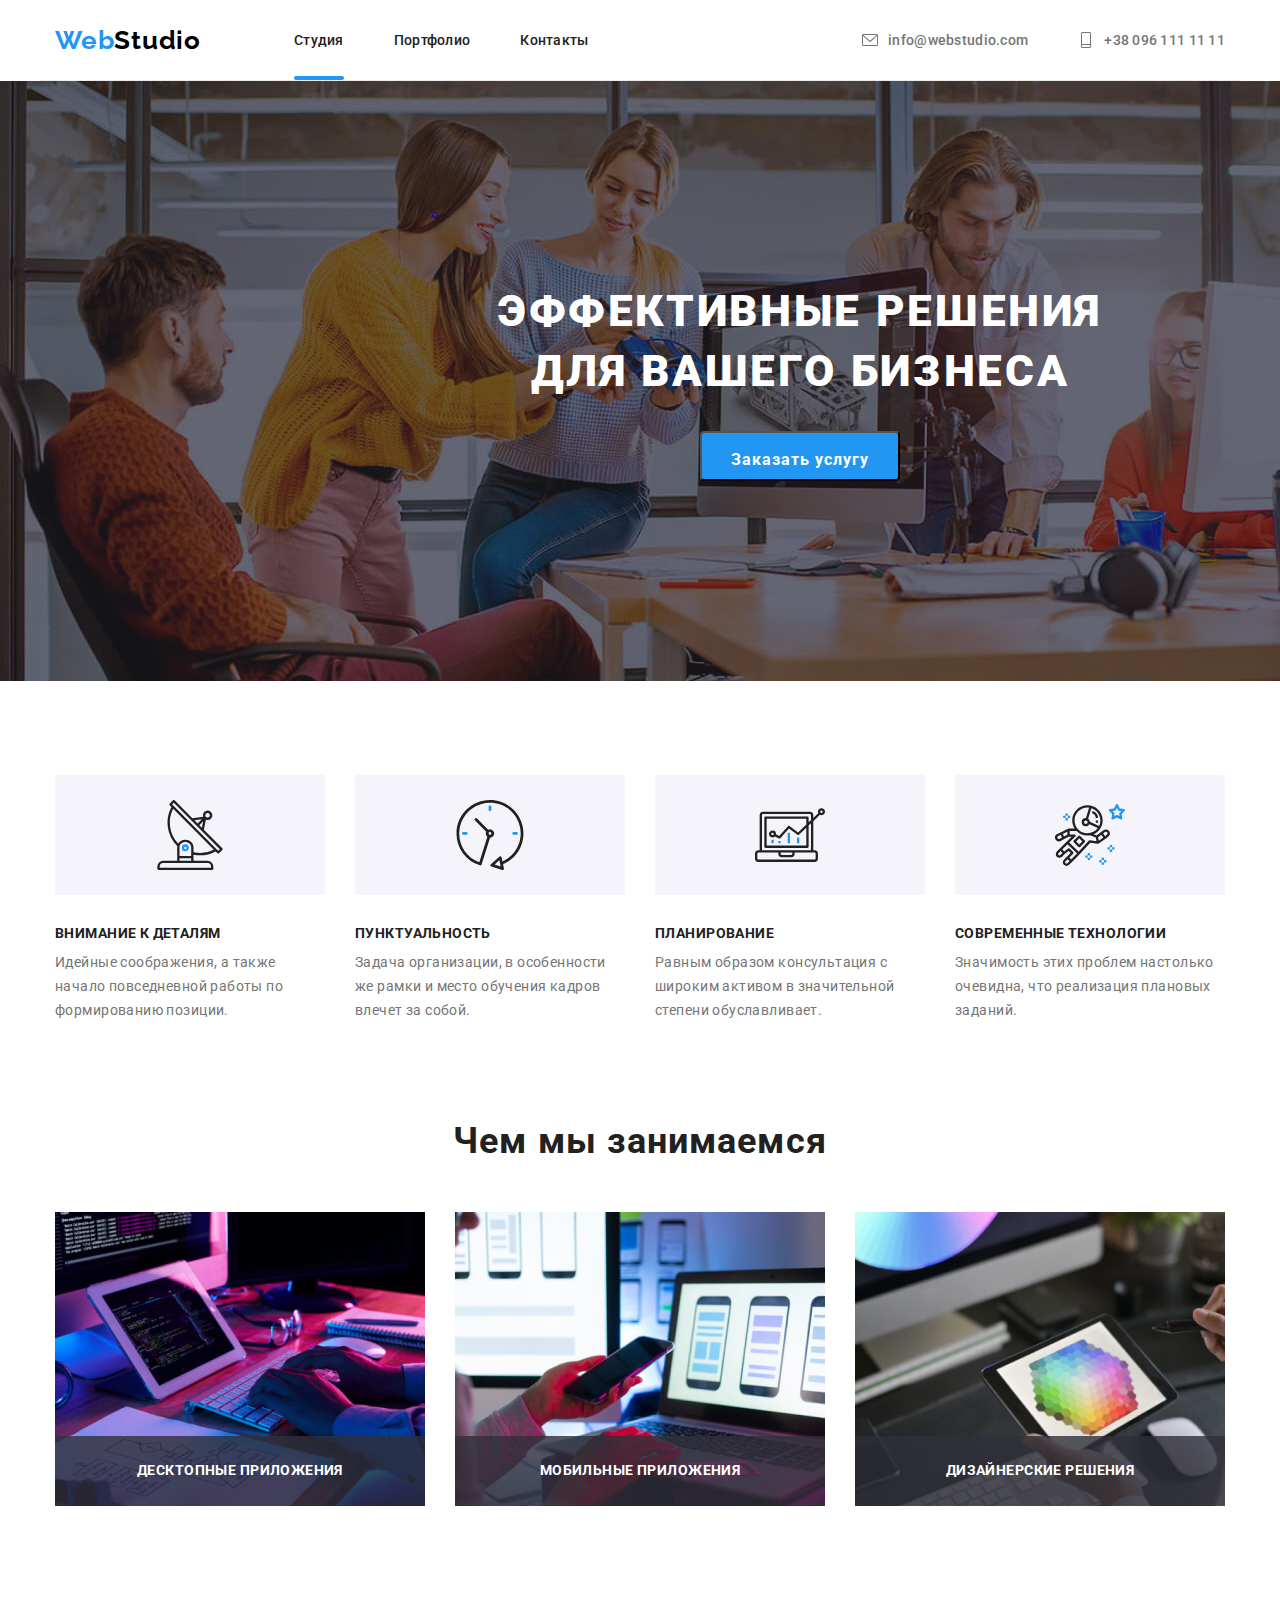
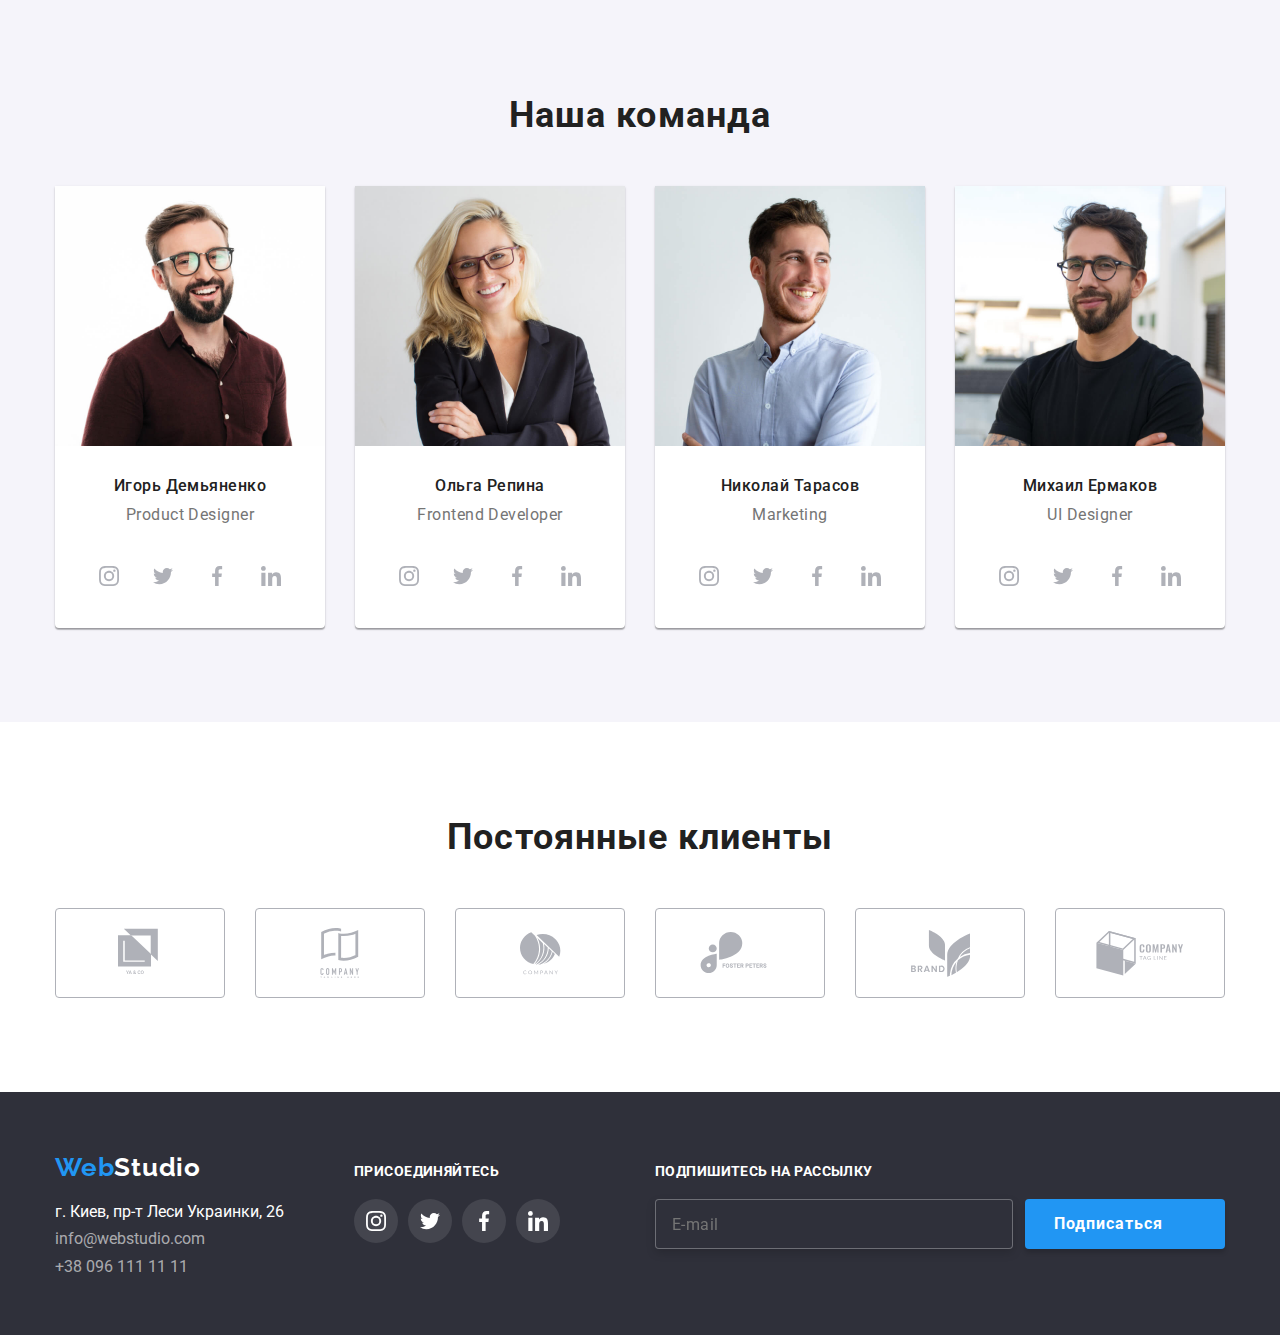
==== index.html @ 780c3cde "added subscribe form" ====
<!DOCTYPE html>
<html lang="ru">

<head>
  <meta charset="UTF-8" />
  <meta name="viewport" content="width=device-width, initial-scale=1.0" />
  <title>WebStudio</title>
  <link rel="stylesheet" href="https://cdnjs.cloudflare.com/ajax/libs/modern-normalize/1.0.0/modern-normalize.css" />
  <link href="https://fonts.googleapis.com/css2?family=Raleway:wght@700&family=Roboto:wght@400;500;700;900&display=swap"
    rel="stylesheet" />
  <link rel="stylesheet" href="./css/styles.css" />
</head>

<body>
  <!-------------------Header------------------------->
  <header class="header">
    <div class="conteiner">
      <nav class="navigation">
        <a class="logo link" href="./index.html" aria-label="логотип веб студии">Web<span
            class="logo-light-theme">Studio</span>
        </a>
        <ul class="navigation-list list">
          <li class="navigation-list-item">
            <a class="navigation-list-link link current-page" href="">Студия</a>
          </li>
          <li class="navigation-list-item">
            <a class="navigation-list-link link" href="./portfolio.html">Портфолио</a>
          </li>
          <li class="navigation-list-item">
            <a class="navigation-list-link link" href="">Контакты</a>
          </li>
        </ul>
      </nav>
      <address class="address">
        <ul class="address-list list">
          <li class="address-item">
            <a class="address-link link" href="mailto:info@webstudio.com">
              <svg class="address-link-icon">
                <use href="./images/sprite.svg#mail"></use>
              </svg>
              info@webstudio.com
            </a>
          </li>
          <li class="address-item">
            <a class="address-link link" href="tel:+380961111111">
              <svg class="address-link-icon">
                <use href="./images/sprite.svg#phone"></use>
              </svg>
              +38 096 111 11 11
            </a>
          </li>
        </ul>
      </address>
    </div>
  </header>

  <main>
    <!------------------Hero------------------>
    <section class="hero">
      <div class="conteiner">
        <h1 class="hero-title">Эффективные решения для вашего бизнеса</h1>
        <button class="modal-button" type="button" data-modal-open>Заказать услугу</button>
      </div>
    </section>

    <!----------------How we work------------->
    <section class="how-we-work">
      <div class="conteiner">
        <ul class="how-we-work-list list">
          <li class="how-we-work-item">
            <h3 class="how-we-work-title">Внимание к деталям</h3>
            <p class="how-we-work-text">
              Идейные соображения, а также начало повседневной работы по
              формированию позиции.
            </p>
          </li>
          <li class="how-we-work-item">
            <h3 class="how-we-work-title">Пунктуальность</h3>
            <p class="how-we-work-text">
              Задача организации, в особенности же рамки и место обучения
              кадров влечет за собой.
            </p>
          </li>
          <li class="how-we-work-item">
            <h3 class="how-we-work-title">Планирование</h3>
            <p class="how-we-work-text">
              Равным образом консультация с широким активом в значительной
              степени обуславливает.
            </p>
          </li>
          <li class="how-we-work-item">
            <h3 class="how-we-work-title">Современные технологии</h3>
            <p class="how-we-work-text">
              Значимость этих проблем настолько очевидна, что реализация
              плановых заданий.
            </p>
          </li>
        </ul>
      </div>
    </section>

    <!--------------What are we doing----------------->
    <section class="we-do">
      <div class="conteiner">
        <h2 class="title">Чем мы занимаемся</h2>
        <ul class="we-do-list list">
          <li class="we-do-list-item">
            <div class="wrapper-img">
              <img src="./images/what-we-do/img1.jpg" alt="разработчик набирает код на клавиатуре" width="370"
                height="294" />
              <h3 class="subtitle-img">Десктопные приложения</h3>
            </div>
          </li>
          <li class="we-do-list-item">
            <div class="wrapper-img">
              <img src="./images/what-we-do/img2.jpg"
                alt="разработчик сравнивает отображение сайта на смартфоне и ноутбуке" width="370" height="294" />
              <h3 class="subtitle-img">Мобильные приложения</h3>
            </div>
          </li>
          <li class="we-do-list-item">
            <div class="wrapper-img">
              <img src="./images/what-we-do/img3.jpg" alt="разработчик подбирает цвет на графическом планшете"
                width="370" height="294" />
              <h3 class="subtitle-img">Дизайнерские решения</h3>
            </div>

          </li>
        </ul>
      </div>
    </section>

    <!--------------Our team-------------------------->
    <section class="our-team">
      <div class="conteiner">
        <h2 class="title">Наша команда</h2>
        <ul class="team-list list">
          <li class="team-item">
            <img src="./images/our-team/img1.jpg" alt="Игорь Демьяненко" width="270" height="260" />
            <h3 class="team-title">Игорь Демьяненко</h3>
            <p class="team-subtitle">Product Designer</p>
            <ul class="social-list list">
              <li class="social-list-item">
                <a class="social-list-link" href="https://www.facebook.com/psn.office.z" target="blanc">
                  <svg class="social-list-svg">
                    <use href="./images/sprite.svg#instagram"></use>
                  </svg>
                </a>
              </li>
              <li class="social-list-item">
                <a class="social-list-link" href="https://www.facebook.com/psn.office.z" target="blanc">
                  <svg class="social-list-svg">
                    <use href="./images/sprite.svg#twitter"></use>
                  </svg>
                </a>
              </li>
              <li class="social-list-item">
                <a class="social-list-link" href="https://www.facebook.com/psn.office.z" target="blanc">
                  <svg class="social-list-svg">
                    <use href="./images/sprite.svg#facebook"></use>
                  </svg>
                </a>
              </li>
              <li class="social-list-item">
                <a class="social-list-link" href="https://www.facebook.com/psn.office.z" target="blanc">
                  <svg class="social-list-svg">
                    <use href="./images/sprite.svg#linkedin"></use>
                  </svg>
                </a>
              </li>
            </ul>
          </li>
          <li class="team-item">
            <img src="./images/our-team/img2.jpg" alt="Ольга Репина" width="270" height="260" />
            <h3 class="team-title">Ольга Репина</h3>
            <p class="team-subtitle">Frontend Developer</p>
            <ul class="social-list list">
              <li class="social-list-item">
                <a class="social-list-link" href="https://www.facebook.com/psn.office.z" target="blanc">
                  <svg class="social-list-svg">
                    <use href="./images/sprite.svg#instagram"></use>
                  </svg>
                </a>
              </li>
              <li class="social-list-item">
                <a class="social-list-link" href="https://www.facebook.com/psn.office.z" target="blanc">
                  <svg class="social-list-svg">
                    <use href="./images/sprite.svg#twitter"></use>
                  </svg>
                </a>
              </li>
              <li class="social-list-item">
                <a class="social-list-link" href="https://www.facebook.com/psn.office.z" target="blanc">
                  <svg class="social-list-svg">
                    <use href="./images/sprite.svg#facebook"></use>
                  </svg>
                </a>
              </li>
              <li class="social-list-item">
                <a class="social-list-link" href="https://www.facebook.com/psn.office.z" target="blanc">
                  <svg class="social-list-svg">
                    <use href="./images/sprite.svg#linkedin"></use>
                  </svg>
                </a>
              </li>
            </ul>
          </li>
          <li class="team-item">
            <img src="./images/our-team/img3.jpg" alt="Николай Тарасов" width="270" height="260" />
            <h3 class="team-title">Николай Тарасов</h3>
            <p class="team-subtitle">Marketing</p>
            <ul class="social-list list">
              <li class="social-list-item">
                <a class="social-list-link" href="https://www.facebook.com/psn.office.z" target="blanc">
                  <svg class="social-list-svg">
                    <use href="./images/sprite.svg#instagram"></use>
                  </svg>
                </a>
              </li>
              <li class="social-list-item">
                <a class="social-list-link" href="https://www.facebook.com/psn.office.z" target="blanc">
                  <svg class="social-list-svg">
                    <use href="./images/sprite.svg#twitter"></use>
                  </svg>
                </a>
              </li>
              <li class="social-list-item">
                <a class="social-list-link" href="https://www.facebook.com/psn.office.z" target="blanc">
                  <svg class="social-list-svg">
                    <use href="./images/sprite.svg#facebook"></use>
                  </svg>
                </a>
              </li>
              <li class="social-list-item">
                <a class="social-list-link" href="https://www.facebook.com/psn.office.z" target="blanc">
                  <svg class="social-list-svg">
                    <use href="./images/sprite.svg#linkedin"></use>
                  </svg>
                </a>
              </li>
            </ul>
          </li>
          <li class="team-item">
            <img src="./images/our-team/img4.jpg" alt="Михаил Ермаков" width="270" height="260" />
            <h3 class="team-title">Михаил Ермаков</h3>
            <p class="team-subtitle">UI Designer</p>
            <ul class="social-list list">
              <li class="social-list-item">
                <a class="social-list-link" href="https://www.facebook.com/psn.office.z" target="blanc">
                  <svg class="social-list-svg">
                    <use href="./images/sprite.svg#instagram"></use>
                  </svg>
                </a>
              </li>
              <li class="social-list-item">
                <a class="social-list-link" href="https://www.facebook.com/psn.office.z" target="blanc">
                  <svg class="social-list-svg">
                    <use href="./images/sprite.svg#twitter"></use>
                  </svg>
                </a>
              </li>
              <li class="social-list-item">
                <a class="social-list-link" href="https://www.facebook.com/psn.office.z" target="blanc">
                  <svg class="social-list-svg">
                    <use href="./images/sprite.svg#facebook"></use>
                  </svg>
                </a>
              </li>
              <li class="social-list-item">
                <a class="social-list-link" href="https://www.facebook.com/psn.office.z" target="blanc">
                  <svg class="social-list-svg">
                    <use href="./images/sprite.svg#linkedin"></use>
                  </svg>
                </a>
              </li>
            </ul>
          </li>
        </ul>
      </div>
    </section>
    <!-------------------Clients----------------------->
    <section class="clients">
      <div class="conteiner">
        <h2 class="title">Постоянные клиенты</h2>
        <ul class="clients-list list">
          <li class="clients-list-item">
            <a class="clients-list-link" href="">
              <svg width="44" height="50" class="clients-list-svg">
                <use href="./images/sprite.svg#logo-1"></use>
              </svg>
            </a>
          </li>
          <li class="clients-list-item">
            <a class="clients-list-link" href="">
              <svg width="40" height="50" class="clients-list-svg">
                <use href="./images/sprite.svg#logo-2"></use>
              </svg>
            </a>
          </li>
          <li class="clients-list-item">
            <a class="clients-list-link" href="">
              <svg width="41" height="43" class="clients-list-svg">
                <use href="./images/sprite.svg#logo-3"></use>
              </svg>
            </a>
          </li>
          <li class="clients-list-item">
            <a class="clients-list-link" href="">
              <svg width="80" height="42" class="clients-list-svg">
                <use href="./images/sprite.svg#logo-4"></use>
              </svg>
            </a>
          </li>
          <li class="clients-list-item">
            <a class="clients-list-link" href="">
              <svg width="59" height="47" class="clients-list-svg">
                <use href="./images/sprite.svg#logo-5"></use>
              </svg>
            </a>
          </li>
          <li class="clients-list-item">
            <a class="clients-list-link" href="">
              <svg width="88" height="45" class="clients-list-svg">
                <use href="./images/sprite.svg#logo-6"></use>
              </svg>
            </a>
          </li>
        </ul>
      </div>
    </section>
  </main>

  <!-------------------Footer----------------------->
  <footer class="footer">
    <div class="conteiner">
      <div class="footer-conteiner">
        <div class="footer-address">
          <a class="logo link" href="./index.html" aria-label="логотип веб студии">Web<span
              class="logo-dark-theme">Studio</span>
          </a>
          <address class="address">
            <ul class="addres-list list">
              <li class="address-item">
                <a class="address-link-map link" href="https://goo.gl/maps/ERs9jYJyFuvsWHTVA" target="blank">г. Киев,
                  пр-т
                  Леси Украинки, 26</a>
              </li>
              <li class="address-item">
                <a class="address-link-mail link" href="mailto:info@webstudio.com">info@webstudio.com</a>
              </li>
              <li class="address-item">
                <a class="address-link-phone link" href="tel:+380961111111">+38 096 111 11 11</a>
              </li>
            </ul>
          </address>
        </div>
        <div class="footer-social-links">
          <h3 class="social-links-title">ПРИСОЕДИНЯЙТЕСЬ</h3>
          <ul class="social-links-list list">
            <li class="social-list-item">
              <a class="social-list-link" href="https://www.facebook.com/psn.office.z" target="blanc">
                <svg class="social-list-svg">
                  <use href="./images/sprite.svg#instagram"></use>
                </svg>
              </a>
            </li>
            <li class="social-list-item">
              <a class="social-list-link" href="https://www.facebook.com/psn.office.z" target="blanc">
                <svg class="social-list-svg">
                  <use href="./images/sprite.svg#twitter"></use>
                </svg>
              </a>
            </li>
            <li class="social-list-item">
              <a class="social-list-link" href="https://www.facebook.com/psn.office.z" target="blanc">
                <svg class="social-list-svg">
                  <use href="./images/sprite.svg#facebook"></use>
                </svg>
              </a>
            </li>
            <li class="social-list-item">
              <a class="social-list-link" href="https://www.facebook.com/psn.office.z" target="blanc">
                <svg class="social-list-svg">
                  <use href="./images/sprite.svg#linkedin"></use>
                </svg>
              </a>
            </li>
          </ul>
        </div>
        <div class="subscribe">
          <h3 class="subscribe-form-title">Подпишитесь на рассылку</h3>
          <form action="#" class="subscribe-form">
            <input type="email" name="user-email" class="subscribe-form-input" placeholder="E-mail">
            <button type="submit" class="subscribe-form-button">Подписаться
              <svg class="subscribe-form-svg">
                <use href="./images/sprite.svg#send"></use>
              </svg>
            </button>
          </form>
        </div>
      </div>
    </div>
  </footer>
  <div class="backdrop is-hidden" data-modal>
    <div class="modal">
      <button type="button" class="close-btn" data-modal-close>
        <svg class="close-btn-svg">
          <use href="./images/sprite.svg#close-btn"></use>
        </svg>
      </button>
    </div>
  </div>
  <script src="./js/modal.js"></script>
</body>

</html>
---- css/styles.css ----
/*
Raleway 700
Roboto normal 400, 500, 700, 900
*/

:root {
  --main-font: "Roboto", sans-serif;
  --secondary-font: "Raleway", sans-serif;
  --accent-color: #2196f3;
  --main-color: #212121;
  --secondary-color: #757575;
}

*,
*::before,
*::after {
  margin: 0;
  padding: 0;
}

body {
  font-family: var(--main-font);
  font-style: normal;
  /* max-width: 1600px; */
  margin: 0 auto;
}

.list {
  list-style: none;
}

.link {
  text-decoration: none;
}

.address {
  font-style: normal;
}

.conteiner {
  width: 1200px;
  padding: 0 15px;
  margin: 0 auto;
}

img {
  display: block;
}

.backdrop {
  position: fixed;
  top: 0;
  left: 0;
  width: 100%;
  height: 100%;
  background: rgba(0, 0, 0, 0.2);
  transition: all 250ms cubic-bezier(0.4, 0, 0.2, 1);
}

.is-hidden {
  opacity: 0;
  visibility: hidden;
  pointer-events: none;
}

.modal {
  position: absolute;
  top: 50%;
  left: 50%;
  transform: translate(-50%, -50%);
  width: 528px;
  height: 581px;
  background: #ffffff;
  box-shadow: 0px 1px 3px rgba(0, 0, 0, 0.12), 0px 1px 1px rgba(0, 0, 0, 0.14),
    0px 2px 1px rgba(0, 0, 0, 0.2);
  border-radius: 4px;
  transition: all 250ms cubic-bezier(0.4, 0, 0.2, 1);
}

.close-btn {
  position: absolute;
  top: 8px;
  right: 8px;
  display: flex;
  align-items: center;
  justify-content: center;
  width: 30px;
  height: 30px;
  background: #ffffff;
  border: 1px solid rgba(0, 0, 0, 0.1);
  border-radius: 50%;
  cursor: pointer;
}

.close-btn-svg {
  width: 20px;
  height: 20px;
  fill: #000000;
}
/*==================== Header ==============*/
.header {
  /* border-bottom: 1px solid #ececec; */
}

.header .conteiner {
  display: flex;
  align-items: center;
  border-bottom: 1px solid #ececec;
}

.navigation {
  display: flex;
  align-items: center;
}

.navigation-list {
  display: flex;
}

.header .address-list {
  display: flex;
}

.logo {
  margin-right: 93px;
}

.navigation-list-item:not(:last-child) {
  margin-right: 50px;
}

.header .address {
  margin-left: auto;
}

.header .address-item:not(:last-child) {
  margin-right: 50px;
}

.logo {
  font-family: var(--secondary-font);
  font-style: normal;
  font-weight: 700;
  font-size: 26px;
  line-height: 1.192;
  letter-spacing: 0.03em;
  color: #2196f3;
}

.logo-light-theme {
  color: #000000;
}

.logo-dark-theme {
  color: #ffffff;
}

.navigation-list-link {
  position: relative;
  display: flex;
  padding-top: 32px;
  padding-bottom: 32px;
  font-weight: 500;
  font-size: 14px;
  line-height: 1.143;
  letter-spacing: 0.02em;
  color: #212121;
  transition: all 250ms cubic-bezier(0.4, 0, 0.2, 1);
}

.address-link {
  display: flex;
  font-weight: 500;
  font-size: 14px;
  line-height: 1.143;
  letter-spacing: 0.02em;
  color: #757575;
  transition: all 250ms cubic-bezier(0.4, 0, 0.2, 1);
}

.navigation-list-link:hover,
:focus,
.address-link:hover,
:focus {
  color: var(--accent-color);
}

.address-link-icon {
  width: 16px;
  height: 16px;
  margin-right: 10px;
  fill: #757575;
  transition: all 250ms cubic-bezier(0.4, 0, 0.2, 1);
}

.address-link:hover .address-link-icon {
  fill: var(--accent-color);
}
.address-link:focus .address-link-icon {
  fill: var(--accent-color);
}

.current-page::after {
  position: absolute;
  bottom: 0;
  content: "";
  width: 100%;
  height: 4px;
  background: #2196f3;
  border-radius: 2px;
}
/*==================== Header end ==============*/

/*==================== HERO ==============*/
.hero {
  padding-bottom: 94px;
}
.hero .conteiner {
  width: 1600px;
  height: 600px;
  padding-top: 200px;
  padding-bottom: 280px;
  background-image: linear-gradient(
      rgba(47, 48, 58, 0.4),
      rgba(47, 48, 58, 0.4)
    ),
    url("../images/hero/hero.jpg");
}

.hero-title {
  font-weight: 900;
  font-size: 44px;
  line-height: 1.364;
  text-align: center;
  letter-spacing: 0.06em;
  text-transform: uppercase;
  color: #ffffff;
  max-width: 700px;
  margin: 0px auto;
  margin-bottom: 30px;
}

.modal-button {
  font-family: var(--main-font);
  font-style: normal;
  font-weight: 700;
  font-size: 16px;
  line-height: 1.875;
  letter-spacing: 0.06em;
  color: #ffffff;
  padding: 12px;
  min-width: 200px;
  height: 50px;
  background: #2196f3;
  border-radius: 4px;
  display: block;
  margin: 0 auto;
  cursor: pointer;
}
/*==================== HERO end================*/

/* ================== HOW-WE-WORK================ */
.how-we-work {
  padding-bottom: 94px;
}

.how-we-work .conteiner {
  display: flex;
}

.how-we-work-list {
  display: flex;
}

.how-we-work-item:not(:last-child) {
  margin-right: 30px;
}

.how-we-work-title {
  padding-bottom: 10px;
  font-weight: 700;
  font-size: 14px;
  line-height: 1.143;
  letter-spacing: 0.03em;
  text-transform: uppercase;
  color: #212121;
}
.how-we-work-text {
  width: 270px;
  height: 75px;
  font-weight: 400;
  font-size: 14px;
  line-height: 1.714;
  letter-spacing: 0.03em;
  color: #757575;
}

.how-we-work-item::before {
  content: "";
  display: block;
  width: 270px;
  height: 120px;
  background-color: #f5f4fa;
  margin-bottom: 30px;
}

.how-we-work-item:nth-child(1)::before {
  content: "";
  background-image: url("../images/features/antenna.svg");
  background-position: center;
  background-repeat: no-repeat;
}

.how-we-work-item:nth-child(2)::before {
  content: "";
  background-image: url("../images/features/clock.svg");
  background-position: center;
  background-repeat: no-repeat;
}

.how-we-work-item:nth-child(3)::before {
  content: "";
  background-image: url("../images/features/diagram.svg");
  background-position: center;
  background-repeat: no-repeat;
}

.how-we-work-item:nth-child(4)::before {
  content: "";
  background-image: url("../images/features/astronaut.svg");
  background-position: center;
  background-repeat: no-repeat;
}
/* ================== HOW-WE-WORK end ================ */

/* ================== What are we doing ================ */
.we-do {
  padding-bottom: 94px;
}

.we-do-list {
  display: flex;
}

.we-do .we-do-list-item:not(:last-child) {
  margin-right: 30px;
}

.title {
  font-weight: 700;
  font-size: 36px;
  line-height: 1.167;
  text-align: center;
  letter-spacing: 0.03em;
  color: #212121;
  margin-bottom: 50px;
}

.wrapper-img {
  position: relative;
}

.subtitle-img {
  position: absolute;
  bottom: 0;
  left: 0;
  display: flex;
  align-items: center;
  justify-content: center;
  width: 100%;
  height: 70px;
  font-weight: 700;
  font-size: 14px;
  line-height: 1.14;
  text-align: center;
  letter-spacing: 0.03em;
  text-transform: uppercase;
  color: #ffffff;
  background: rgba(47, 48, 58, 0.8);
}
/* ================== What are we doing end ================ */

/* ================== Our team ================ */
.our-team {
  background-color: #f5f4fa;
  padding-top: 94px;
  padding-bottom: 94px;
}

.team-list {
  display: flex;
}

.team-item {
  width: 270px;
  background: #ffffff;
  border-radius: 0px 0px 4px 4px;
  box-shadow: 0px 1px 3px rgba(0, 0, 0, 0.12), 0px 1px 1px rgba(0, 0, 0, 0.14),
    0px 2px 1px rgba(0, 0, 0, 0.2);
  padding-bottom: 30px;
}

.team-item:not(:last-child) {
  margin-right: 30px;
}

.team-title {
  font-weight: 500;
  font-size: 16px;
  line-height: 1.188;
  text-align: center;
  letter-spacing: 0.03em;
  color: #212121;
  padding-top: 30px;
  padding-bottom: 10px;
}

.team-subtitle {
  font-weight: 400;
  font-size: 16px;
  line-height: 1.188;
  text-align: center;
  letter-spacing: 0.03em;
  color: #757575;
  margin-bottom: 30px;
}

.social-list {
  display: flex;
  justify-content: space-between;
  margin: 0 32px;
  /* padding: 0 32px; */
  /*margin or padding?????????*/
}

.social-list-link {
  display: flex;
  align-items: center;
  justify-content: center;
  width: 44px;
  height: 44px;
  border-radius: 50%;
  transition: all 250ms cubic-bezier(0.4, 0, 0.2, 1);
}

.social-list-svg {
  width: 20px;
  height: 20px;
  fill: #afb1b8;
  transition: all 250ms cubic-bezier(0.4, 0, 0.2, 1);
}

.social-list-link:hover {
  background-color: var(--accent-color);
}
.social-list-link:hover .social-list-svg {
  fill: #ffffff;
}

/* ================== Our team end ================ */

/* ================== Clients ================ */
.clients {
  padding-top: 94px;
}
.clients-list {
  display: flex;
  justify-content: space-between;
  padding-bottom: 94px;
}

.clients-list-link {
  display: flex;
  align-items: center;
  justify-content: center;
  width: 170px;
  height: 90px;
  border: 1px solid #afb1b8;
  border-radius: 4px;
  transition: all 250ms cubic-bezier(0.4, 0, 0.2, 1);
}

.clients-list-svg {
  fill: #afb1b8;
  transition: all 250ms cubic-bezier(0.4, 0, 0.2, 1);
}

.clients-list-link:hover {
  border-color: var(--accent-color);
}
.clients-list-link:hover .clients-list-svg {
  fill: var(--accent-color);
}

/* ================== Clients end ================ */

/* ================== Footer ================ */
.footer {
  background-color: #2f303a;
}
.footer .logo {
  display: inline-block;
  padding-top: 60px;
  padding-bottom: 20px;
}
.footer .address {
  padding-bottom: 50px;
  margin-right: 70px;
}
.footer .address-item {
  padding-bottom: 9px;
}

.footer-conteiner {
  display: flex;
  align-items: baseline;
}

.address-link-map {
  color: #ffffff;
}

.address-link-phone {
  color: rgba(255, 255, 255, 0.6);
}
.address-link-mail {
  color: rgba(255, 255, 255, 0.6);
}

.social-links-list {
  display: flex;
  align-items: baseline;
  margin-top: 20px;
}
.footer-social-links .social-list-link {
  background-color: rgba(255, 255, 255, 0.1);
}
.footer-social-links .social-list-item:not(:last-child) {
  margin-right: 10px;
}

.footer-social-links .social-list-svg {
  fill: #ffffff;
}
.footer-social-links .social-list-link:hover {
  background-color: var(--accent-color);
}
.social-links-title {
  font-weight: bold;
  font-size: 14px;
  line-height: 16px;
  letter-spacing: 0.03em;
  text-transform: uppercase;

  color: #ffffff;
}

.subscribe {
  margin-left: auto;
}
.subscribe-form {
  display: flex;
  margin-top: 20px;
}
.subscribe-form-button {
  display: flex;
  align-items: center;
  margin-left: 12px;
  width: 200px;
  padding: 10px 28px 10px 29px;
  border-radius: 4px;
  border: transparent;
  box-shadow: 0px 4px 4px rgba(0, 0, 0, 0.15);
  background: #2196f3;
  font-weight: 700;
  font-size: 16px;
  line-height: 1.875;
  letter-spacing: 0.06em;
  color: #ffffff;
  cursor: pointer;
}

.subscribe-form-svg {
  margin-left: 10px;
  width: 24px;
  height: 24px;
  fill: #ffffff;
}
.subscribe-form-title {
  font-weight: 700;
  font-size: 14px;
  line-height: 1.143;
  letter-spacing: 0.03em;
  text-transform: uppercase;
  color: #ffffff;
}

.subscribe-form-input {
  width: 358px;
  height: 50px;
  border: 1px solid rgba(255, 255, 255, 0.3);
  filter: drop-shadow(0px 4px 4px rgba(0, 0, 0, 0.15));
  border-radius: 4px;
  background-color: #2f303a;
  padding: 15px 0px 15px 16px;
  font-weight: 400;
  font-size: 16px;
  line-height: 1.25;
  letter-spacing: 0.03em;
  color: rgba(255, 255, 255, 0.6);
}
.subscribe-form-input:hover,
.subscribe-form-input:focus {
  color: #ffffff;
  cursor: text;
}
/* ================== Footer end ================ */

/* ================== PORTFOLIO PAGE ================ */

/* ================== PORTFOLIO ================ */

.portfolio-list-item:hover .overlay {
  opacity: 1;
  visibility: visible;
  pointer-events: auto;
  transform: translate(0%);
}

.overlay {
  position: absolute;
  top: 0;
  left: 0;
  width: 100%;
  height: 100%;
  background: rgba(33, 150, 243, 0.9);
  opacity: 0;
  visibility: hidden;
  pointer-events: none;
  transition: all 500ms cubic-bezier(0.4, 0, 0.2, 1);
  transform: translateY(100%);
}

.overlay-text {
  padding: 63px 24px;
  font-weight: normal;
  font-size: 18px;
  line-height: 1.555;
  letter-spacing: 0.03em;
  color: #ffffff;
}

.portfolio .portfolio-list {
  display: flex;
  flex-wrap: wrap;
}

.portfolio-list-item {
  width: 370px;
  height: 404px;
  background: #ffffff;
  border: 1px solid #eeeeee;
  transition: all 250ms cubic-bezier(0.4, 0, 0.2, 1);
}

.portfoio-list-img-wrapper {
  position: relative;
  overflow: hidden;
}

.portfolio-list-item:not(:nth-child(3n)) {
  margin-right: 30px;
}

.portfolio-list-item:not(:nth-last-child(-n + 3)) {
  margin-bottom: 30px;
}

.portfolio-list {
  padding-bottom: 94px;
}

.portfolio-title {
  font-weight: 700;
  font-size: 18px;
  line-height: 2;
  letter-spacing: 0.06em;
  color: #212121;
  padding: 20px 24px 4px;
}

.portfolio-subtitle {
  font-weight: 400;
  font-size: 16px;
  line-height: 1.875;
  letter-spacing: 0.03em;
  color: #757575;
  padding: 0px 24px 20px;
}

.portfolio-list-item:hover,
:focus {
  box-shadow: 0px 1px 1px rgba(0, 0, 0, 0.12), 0px 4px 4px rgba(0, 0, 0, 0.06),
    1px 4px 6px rgba(0, 0, 0, 0.16);
  cursor: pointer;
}
/* ================== Button ================ */
.selection-button {
  padding-top: 94px;
  padding-bottom: 34px;
}
.button-list {
  display: flex;
  justify-content: center;
}

.button-link:hover,
.button-link:focus {
  background-color: var(--accent-color);
  color: #ffffff;
  box-shadow: 0px 3px 1px rgba(0, 0, 0, 0.1), 0px 1px 2px rgba(0, 0, 0, 0.08),
    0px 2px 2px rgba(0, 0, 0, 0.12);
  cursor: pointer;
}

.button-link {
  border-style: none;
  font-family: var(--main-font);
  font-style: normal;
  font-weight: 500;
  font-size: 16px;
  line-height: 1.625;
  text-align: center;
  letter-spacing: 0.03em;
  color: #212121;
  background-color: #f5f4fa;
  height: 38px;
  padding: 6px 22px;
  border-radius: 4px;
  transition: all 250ms cubic-bezier(0.4, 0, 0.2, 1);
}

.selection-button .button-item:not(:last-child) {
  margin-right: 8px;
}

/* ================== Button end ================ */
.portfolio .portfolio-list {
  display: flex;
  flex-wrap: wrap;
}
.portfolio-list-item {
  width: 370px;
  height: 404px;
  background: #ffffff;
  border: 1px solid #eeeeee;
  transition: all 250ms cubic-bezier(0.4, 0, 0.2, 1);
}
.portfolio-list-item:not(:nth-child(3n)) {
  margin-right: 30px;
}
.portfolio-list-item:not(:nth-last-child(-n + 3)) {
  margin-bottom: 30px;
}

.portfolio-list {
  padding-bottom: 94px;
}

.portfolio-title {
  font-weight: 700;
  font-size: 18px;
  line-height: 2;
  letter-spacing: 0.06em;
  color: #212121;
  padding: 20px 24px 4px;
}

.portfolio-subtitle {
  font-weight: 400;
  font-size: 16px;
  line-height: 1.875;
  letter-spacing: 0.03em;
  color: #757575;
  padding: 0px 24px 20px;
}

.portfolio-list-item:hover,
:focus {
  box-shadow: 0px 1px 1px rgba(0, 0, 0, 0.12), 0px 4px 4px rgba(0, 0, 0, 0.06),
    1px 4px 6px rgba(0, 0, 0, 0.16);
  cursor: pointer;
}
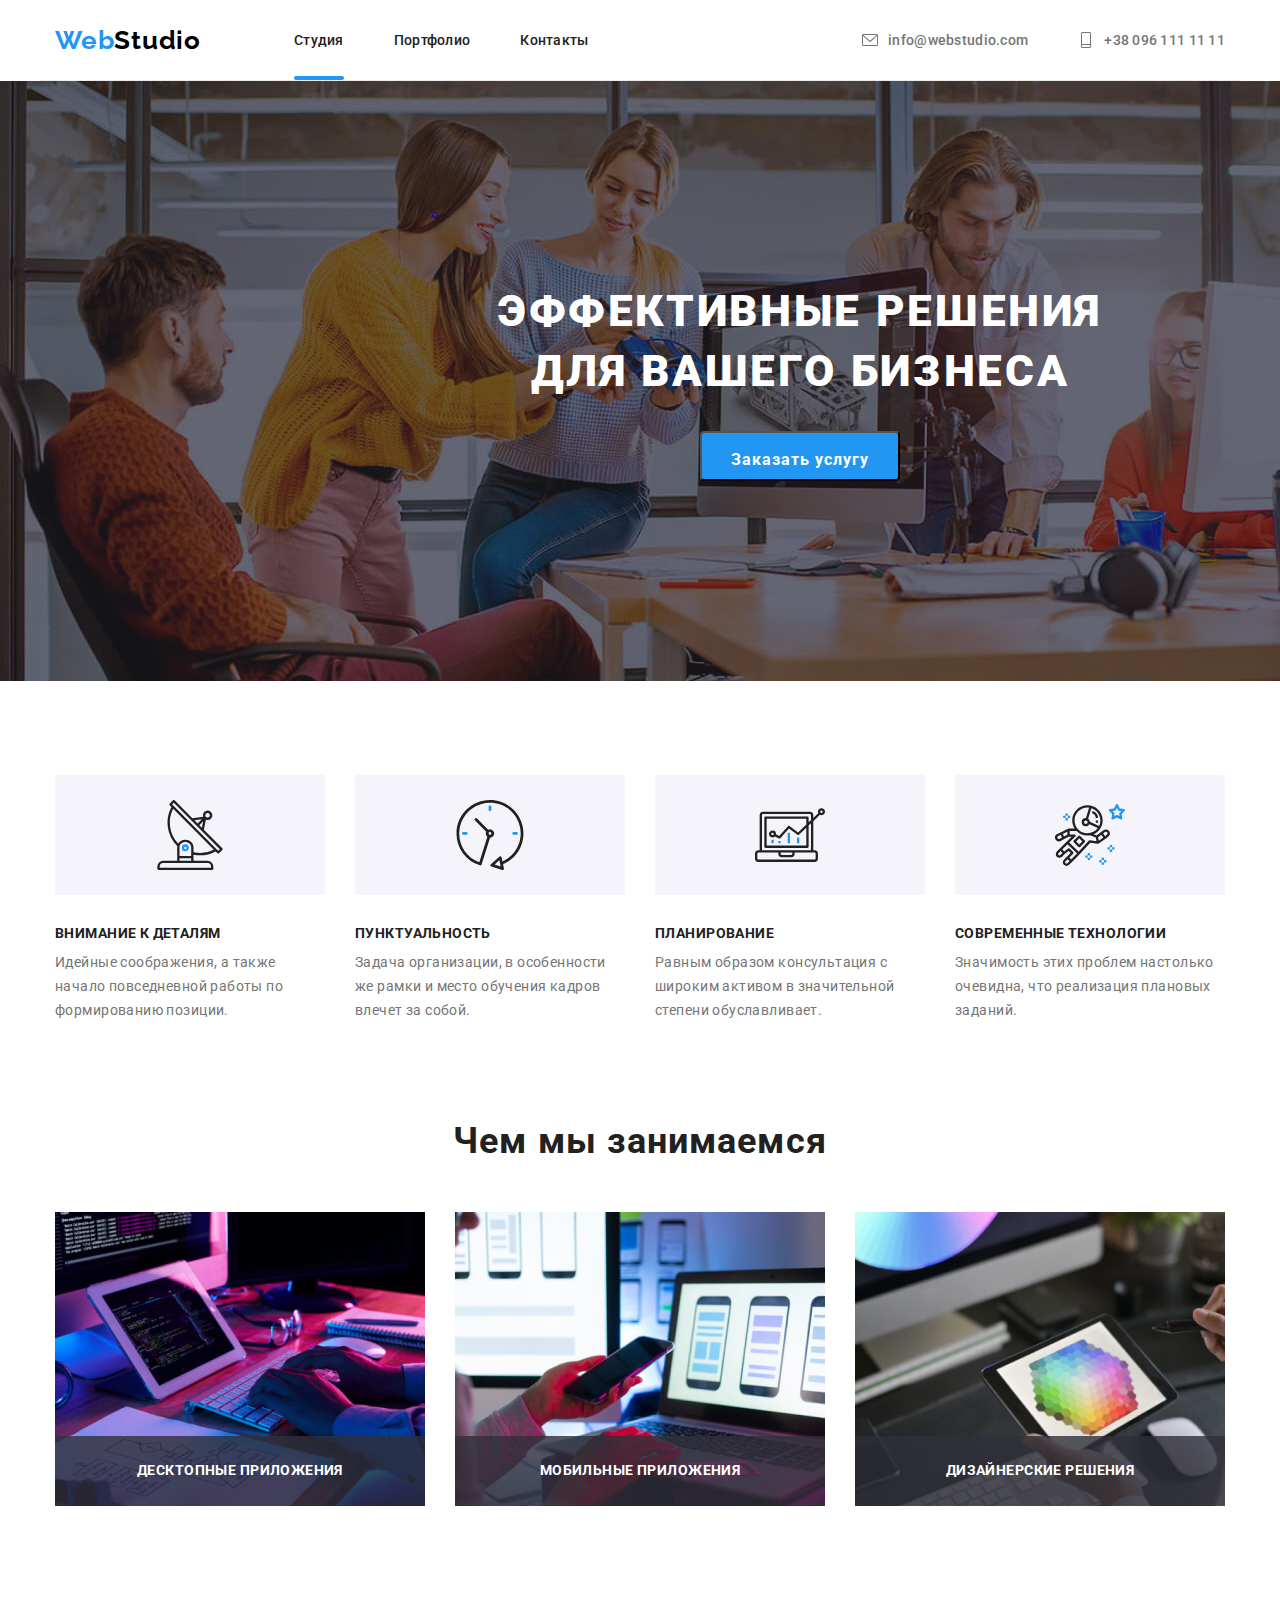
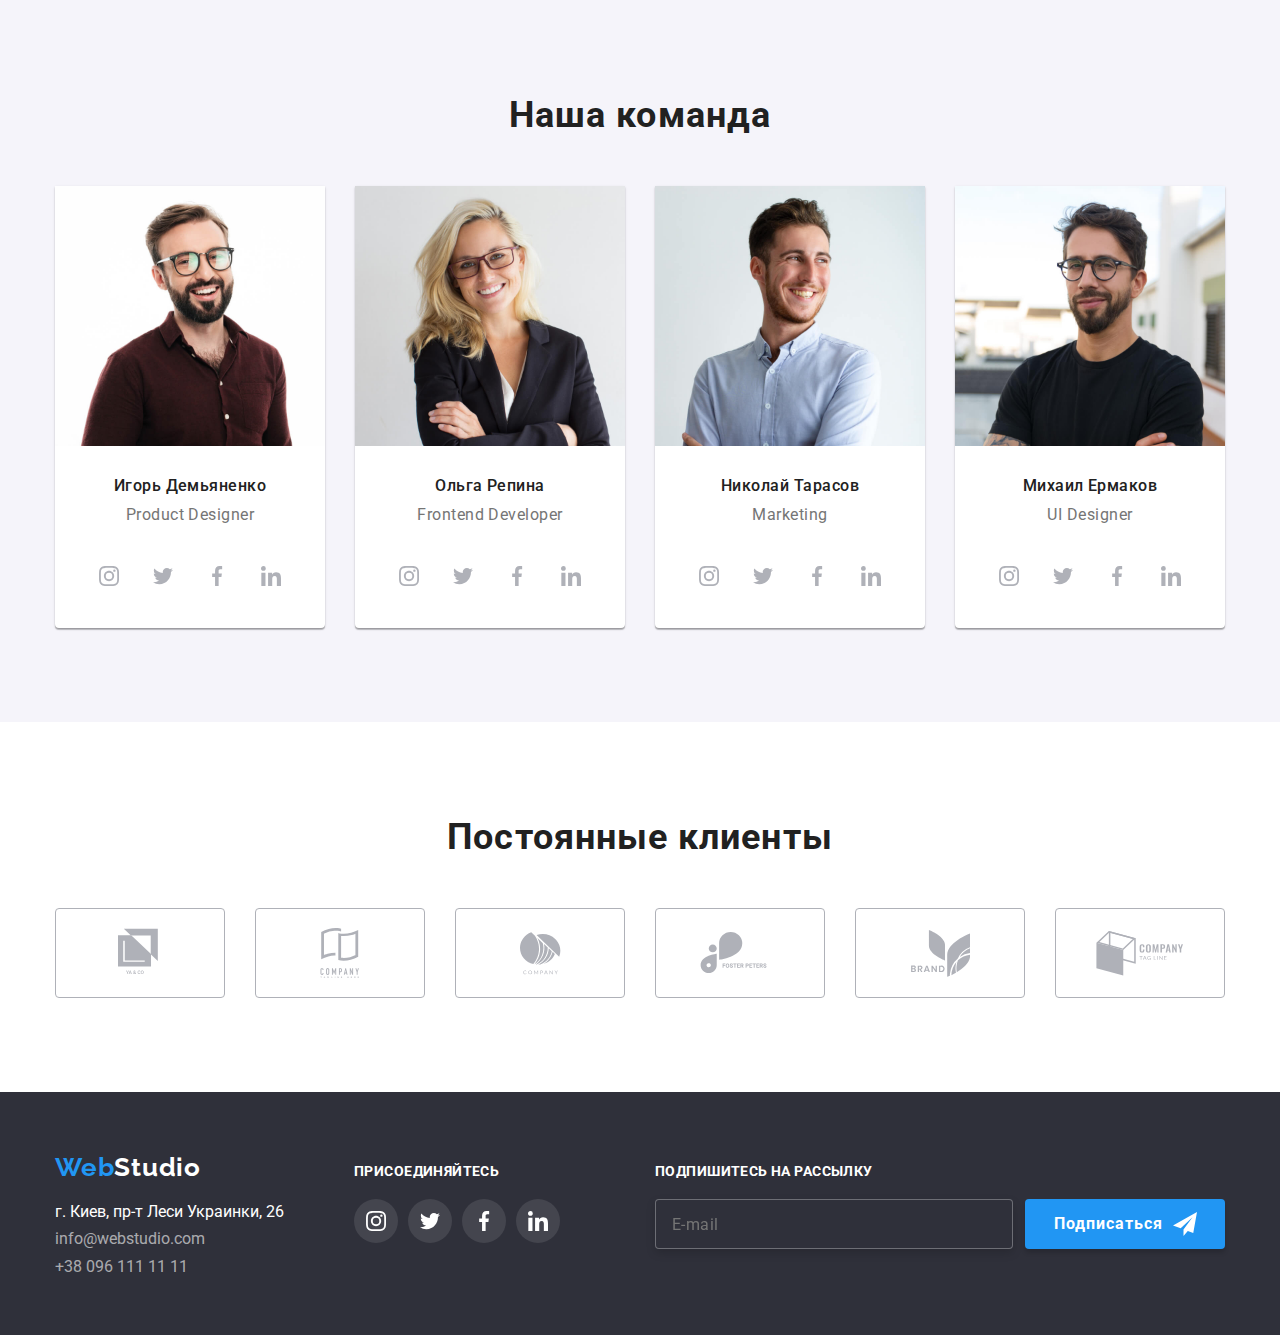
==== commit a5f92382: "hw-06" ====
--- a/index.html
+++ b/index.html
@@ -401,15 +401,60 @@
       </div>
     </div>
   </footer>
+  <!--modal window-->
+
   <div class="backdrop is-hidden" data-modal>
     <div class="modal">
       <button type="button" class="close-btn" data-modal-close>
-        <svg class="close-btn-svg">
+        <svg class="close-btn-icon">
           <use href="./images/sprite.svg#close-btn"></use>
         </svg>
       </button>
+
+      <!--modal form-->
+      <form action="#" class="modal-form">
+        <h3 class="modal-form-title">Оставьте свои данные, мы вам перезвоним</h3>
+        <label class="modal-form-field" for="">
+          Имя
+          <span class="modal-form-field-wrapper">
+            <input type="text" name="user-name" class="modal-form-input" required>
+            <svg width="18" height="18" class="modal-form-icon">
+              <use href="./images/sprite.svg#form-person"></use>
+            </svg>
+          </span>
+        </label>
+        <label class="modal-form-field" for="">Телефон
+          <span class="modal-form-field-wrapper">
+            <input type="tel" name="user-phone" class="modal-form-input" required>
+            <svg width="18" height="18" class="modal-form-icon">
+              <use href="./images/sprite.svg#form-phone"></use>
+            </svg>
+          </span>
+        </label>
+        <label class="modal-form-field" for="">Почта
+          <span class="modal-form-field-wrapper">
+            <input type="email" name="user-email" class="modal-form-input" required>
+            <svg width="18" height="18" class="modal-form-icon">
+              <use href="./images/sprite.svg#form-email"></use>
+            </svg>
+          </span>
+        </label>
+        <label class="modal-form-field-message" for="user-message">Комментарий
+        </label>
+        <textarea name="user-message" id="user-message" cols="30" rows="10" class="modal-form-message"
+          placeholder="Введите текст"></textarea>
+        <input type="checkbox" name="user-polisy" value="accept-polisy" class="modal-form-polisy visually-hidden"
+          id="check-polisy">
+        <label for="check-polisy" class="modal-form-polisy-label">
+          Соглашаюсь с рассылкой и принимаю<a href="#" class="modal-form-polisy-link"> Условия договора</a>
+        </label>
+        <button type="submit" class="modal-form-btn">Отправить</button>
+      </form>
+
+      <!--modal form end-->
     </div>
   </div>
+  <!--modal window end-->
   <script src="./js/modal.js"></script>
 </body>
 
--- a/css/styles.css
+++ b/css/styles.css
@@ -23,6 +23,17 @@
   font-style: normal;
   /* max-width: 1600px; */
   margin: 0 auto;
+}
+
+.visually-hidden {
+  position: absolute !important;
+  clip: rect(1px 1px 1px 1px); /* IE6, IE7 */
+  clip: rect(1px, 1px, 1px, 1px);
+  padding: 0 !important;
+  border: 0 !important;
+  height: 1px !important;
+  width: 1px !important;
+  overflow: hidden;
 }
 
 .list {
@@ -75,6 +86,7 @@
     0px 2px 1px rgba(0, 0, 0, 0.2);
   border-radius: 4px;
   transition: all 250ms cubic-bezier(0.4, 0, 0.2, 1);
+  padding: 40px;
 }
 
 .close-btn {
@@ -86,21 +98,23 @@
   justify-content: center;
   width: 30px;
   height: 30px;
-  background: #ffffff;
   border: 1px solid rgba(0, 0, 0, 0.1);
   border-radius: 50%;
+  background: #ffffff;
+  transition: fill 250ms cubic-bezier(0.4, 0, 0.2, 1);
   cursor: pointer;
 }
 
-.close-btn-svg {
-  width: 20px;
-  height: 20px;
-  fill: #000000;
-}
+.close-btn-icon {
+  width: 18px;
+  height: 18px;
+}
+.close-btn:hover,
+.close-btn:focus {
+  fill: var(--accent-color);
+}
+
 /*==================== Header ==============*/
-.header {
-  /* border-bottom: 1px solid #ececec; */
-}
 
 .header .conteiner {
   display: flex;
@@ -179,9 +193,9 @@
 }
 
 .navigation-list-link:hover,
-:focus,
+.navigation-list-link:focus,
 .address-link:hover,
-:focus {
+.address-link:focus {
   color: var(--accent-color);
 }
 
@@ -242,7 +256,7 @@
 
 .modal-button {
   font-family: var(--main-font);
-  font-style: normal;
+  font-style: 400;
   font-weight: 700;
   font-size: 16px;
   line-height: 1.875;
@@ -257,6 +271,7 @@
   margin: 0 auto;
   cursor: pointer;
 }
+
 /*==================== HERO end================*/
 
 /* ================== HOW-WE-WORK================ */
@@ -615,6 +630,149 @@
   cursor: text;
 }
 /* ================== Footer end ================ */
+
+/* ================== MODAL FORM ================ */
+
+.modal-form {
+  display: flex;
+  flex-direction: column;
+  font-size: 12px;
+  line-height: 1.16;
+  letter-spacing: 0.01em;
+  color: #757575;
+}
+
+.modal-form-title {
+  margin-bottom: 12px;
+  font-weight: 700;
+  font-size: 20px;
+  line-height: 1.15;
+  text-align: center;
+  letter-spacing: 0.03em;
+  color: #212121;
+}
+
+.modal-form-field {
+  margin-bottom: 10px;
+  font-weight: 400;
+  font-size: 12px;
+  line-height: 1.167;
+  letter-spacing: 0.01em;
+  color: #757575;
+}
+
+.modal-form-field-wrapper {
+  display: block;
+  position: relative;
+  margin-top: 4px;
+}
+
+.modal-form-btn {
+  min-width: 200px;
+  height: 50px;
+  border-radius: 4px;
+  padding: 10px 55px 10px 56px;
+  border: transparent;
+  border-radius: 4px;
+  align-self: center;
+  background: #2196f3;
+  box-shadow: 0px 4px 4px rgba(0, 0, 0, 0.15);
+  font-style: 400;
+  font-weight: 700;
+  font-size: 16px;
+  line-height: 1.875;
+  letter-spacing: 0.06em;
+  color: #ffffff;
+  cursor: pointer;
+}
+.modal-form-message::placeholder {
+  font-style: normal;
+  font-weight: normal;
+  font-size: 14px;
+  line-height: 16px;
+  letter-spacing: 0.01em;
+  color: rgba(117, 117, 117, 0.5);
+}
+
+.modal-form-input:focus,
+.modal-form-message:focus {
+  outline: none;
+  border: 1px solid #2196f3;
+  cursor: text;
+}
+
+.modal-form-input:focus + .modal-form-icon {
+  fill: #2196f3;
+}
+
+.modal-form-input {
+  display: block;
+  width: 100%;
+  height: 40px;
+  border: 1px solid rgba(33, 33, 33, 0.2);
+  border-radius: 4px;
+  padding-left: 42px;
+}
+
+.modal-form-message {
+  height: 120px;
+  border: 1px solid rgba(33, 33, 33, 0.2);
+  border-radius: 4px;
+  resize: none;
+  margin-bottom: 10px;
+  padding: 12px 16px;
+}
+
+.modal-form-field-message {
+  margin-bottom: 4px;
+  font-weight: 400;
+  font-size: 12px;
+  line-height: 1.167;
+  letter-spacing: 0.01em;
+  color: #757575;
+}
+
+.modal-form-icon {
+  position: absolute;
+  top: 50%;
+  left: 12px;
+  transform: translateY(-50%);
+}
+
+.modal-form-polisy-label {
+  font-weight: 400;
+  font-size: 14px;
+  line-height: 1.714px;
+  letter-spacing: 0.03em;
+  color: #757575;
+  margin-top: 10px;
+  margin-bottom: 30px;
+}
+
+.modal-form-polisy-link {
+  color: #2196f3;
+}
+
+.modal-form-polisy-label::before {
+  display: inline-block;
+  content: "";
+  width: 16px;
+  height: 15px;
+  margin-right: 8px;
+  border: 2px solid black;
+  border-radius: 2px;
+  cursor: pointer;
+}
+
+.modal-form-polisy:checked + .modal-form-polisy-label::before {
+  background-color: #2196f3;
+  border: none;
+  background-image: url(../images/accept-icon/Vector.svg);
+  background-repeat: no-repeat;
+  background-position: center;
+}
+
+/* ================== MODAL FORM END ================ */
 
 /* ================== PORTFOLIO PAGE ================ */
 
